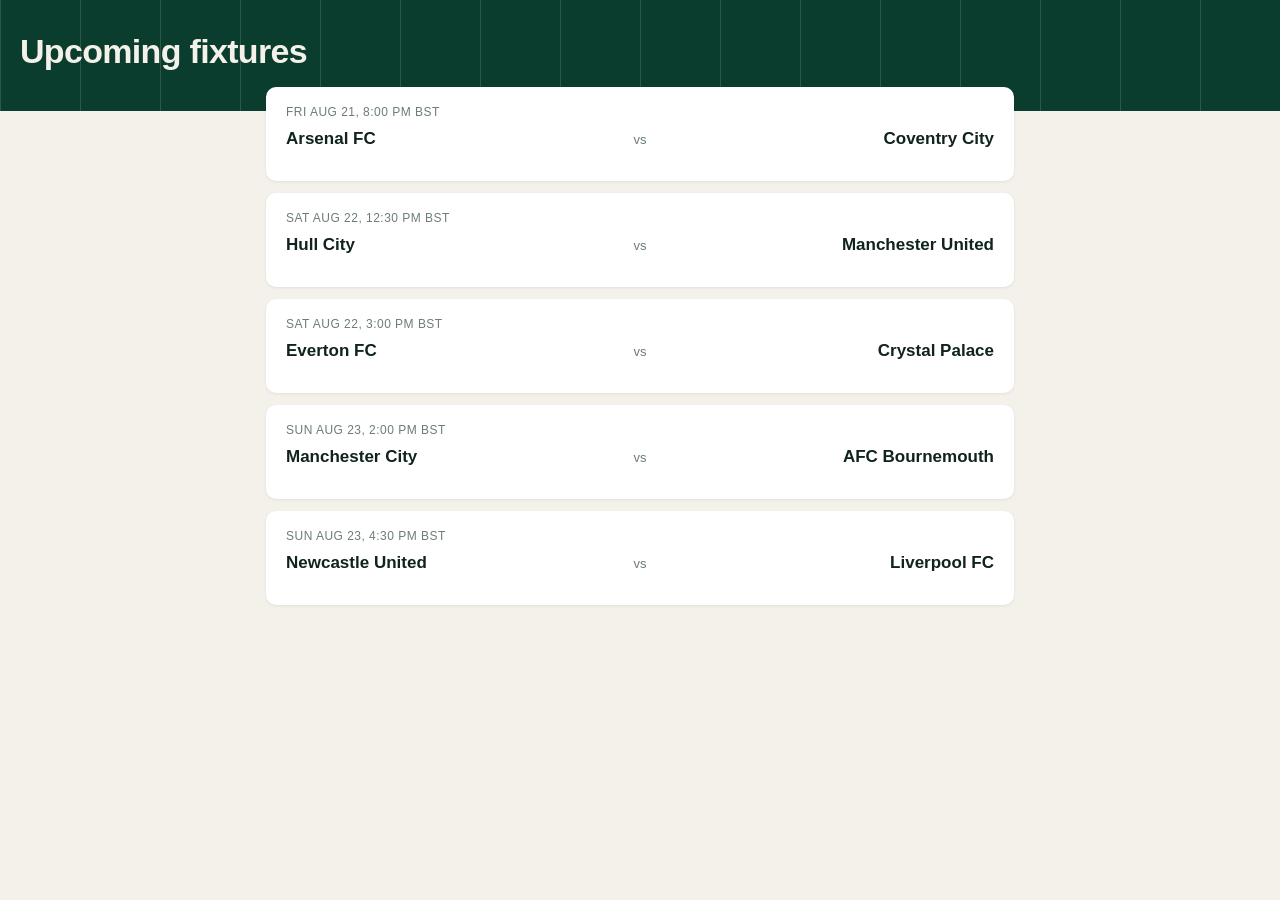
==== frontend/index.html @ 6e92bff7 "Add fixture display to frontend" ====
<!DOCTYPE html>
<html lang="en">
    <head>
        <meta charset="UTF-8">
        <meta name="viewport" content="width=device-width, initial-scale=1.0">
        <title>Football Analytics</title> 
        <link rel="stylesheet" href="style.css">
    </head>
    <body>
        <header>
            <h1>Upcoming fixtures</h1>
        </header>

        <main id="fixtures">
            
        </main>

        <script src="script.js"></script>

    </body>
</html>
---- frontend/style.css ----
:root {
  --pitch: #0b3d2e;
  --pitch-line: #ffffff22;
  --paper: #f3f1ea;
  --ink: #10231c;
  --accent: #ffb703;
  --muted: #6b7d74;
}

* { box-sizing: border-box; }

body {
  margin: 0;
  background: var(--paper);
  color: var(--ink);
  font-family: -apple-system, BlinkMacSystemFont, "Segoe UI", sans-serif;
}

header {
  background: var(--pitch);
  color: var(--paper);
  padding: 32px 20px 40px;
  background-image:
    repeating-linear-gradient(90deg, var(--pitch-line) 0 1px, transparent 1px 80px);
}

header h1 {
  margin: 0;
  font-size: clamp(24px, 4vw, 34px);
  letter-spacing: -0.02em;
}

header p {
  margin: 6px 0 0;
  color: #cfe8dc;
  font-size: 14px;
}

main {
  max-width: 780px;
  margin: -24px auto 60px;
  padding: 0 16px;
}

.match {
  background: white;
  border-radius: 10px;
  box-shadow: 0 1px 3px rgba(0,0,0,0.08);
  padding: 18px 20px;
  margin-bottom: 12px;
}

.match-time {
  font-size: 12px;
  color: var(--muted);
  text-transform: uppercase;
  letter-spacing: 0.04em;
  margin-bottom: 10px;
}

.teams {
  display: flex;
  justify-content: space-between;
  align-items: center;
  font-size: 17px;
  font-weight: 600;
  margin-bottom: 14px;
  position: relative;
}

.teams .vs {
  position: absolute;
  left: 50%;
  transform: translateX(-50%);
  color: var(--muted);
  font-weight: 400;
  font-size: 13px;
}

.probs {
  display: flex;
  height: 8px;
  border-radius: 4px;
  overflow: hidden;
  background: #eee;
}

.probs div:nth-child(1) { background: var(--accent); }
.probs div:nth-child(2) { background: var(--muted); }
.probs div:nth-child(3) { background: var(--pitch); }

.prob-labels {
  display: flex;
  justify-content: space-between;
  font-size: 11px;
  color: var(--muted);
  margin-top: 6px;
}

footer {
  max-width: 780px;
  margin: 0 auto 60px;
  padding: 0 16px;
  font-size: 13px;
  color: var(--muted);
  line-height: 1.6;
}

footer code {
  background: #ffffffaa;
  padding: 1px 5px;
  border-radius: 4px;
}
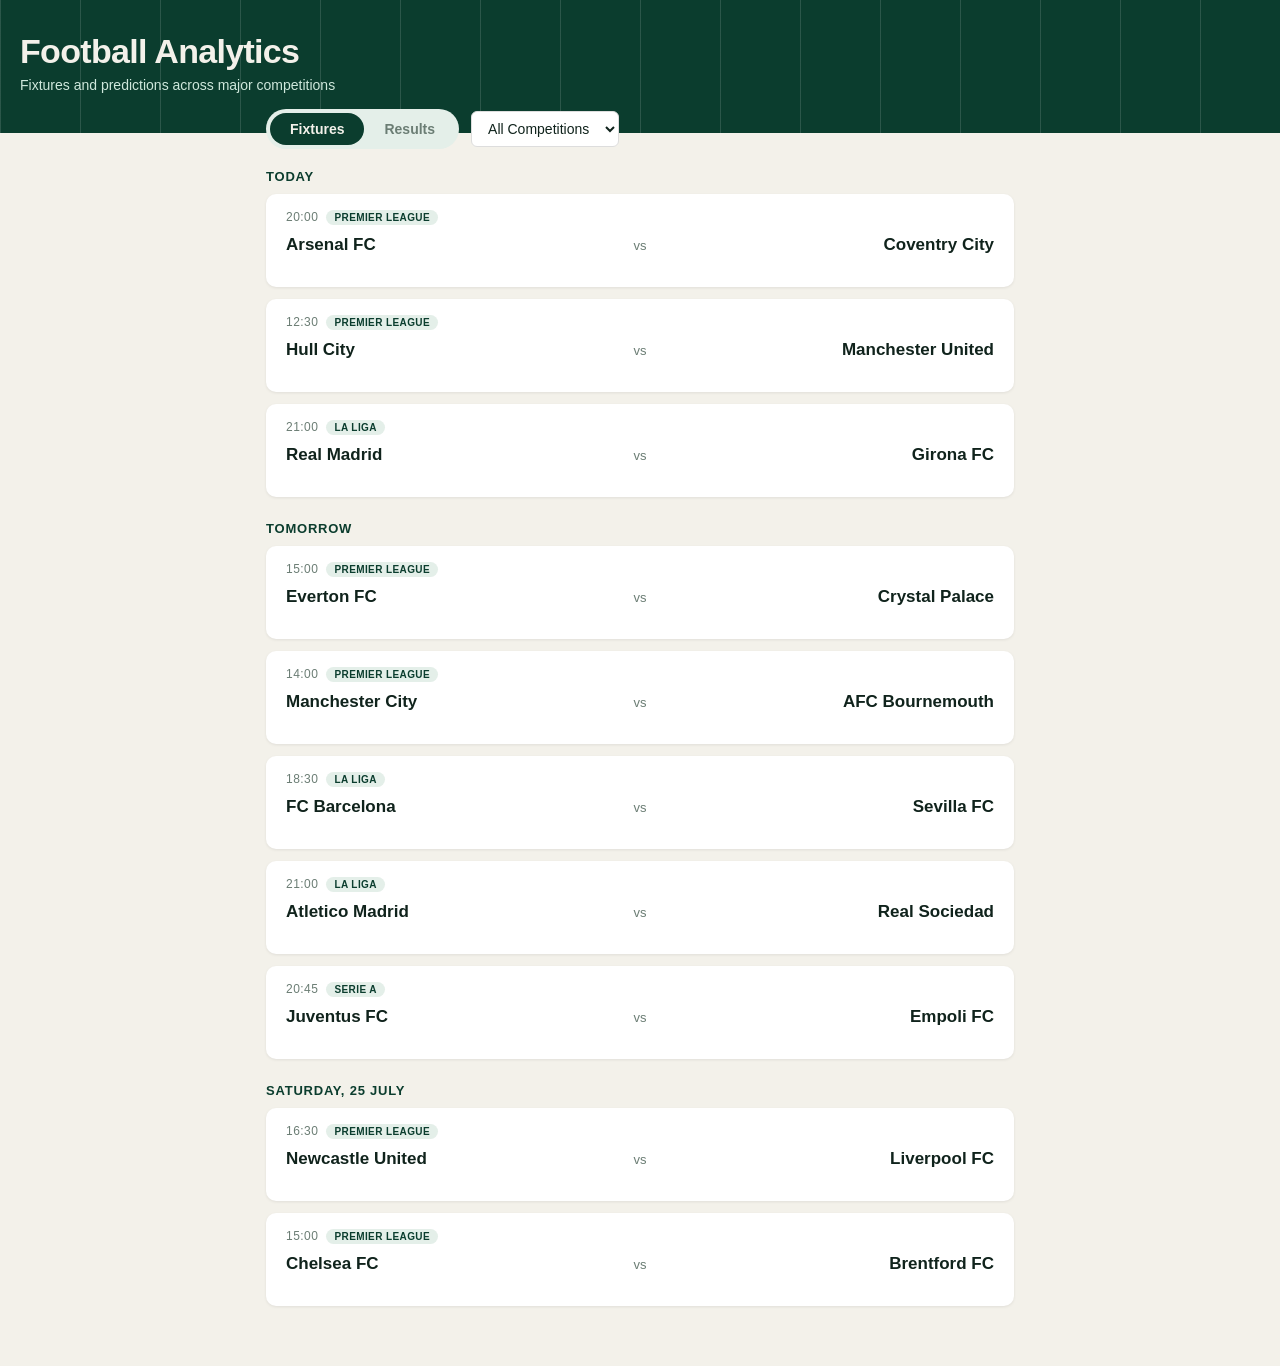
==== commit 8370c1bd: "Add league filtering and fixtures/results toggle" ====
--- a/frontend/index.html
+++ b/frontend/index.html
@@ -6,16 +6,29 @@
         <title>Football Analytics</title> 
         <link rel="stylesheet" href="style.css">
     </head>
+
     <body>
         <header>
-            <h1>Upcoming fixtures</h1>
+            <h1>Football Analytics</h1>
+            <p>Fixtures and predictions across major competitions</p>
         </header>
 
-        <main id="fixtures">
-            
-        </main>
+        <div class="controls">
+            <div class="view-toggle">
+                <button class="toggle-btn active" data-view="fixtures">Fixtures</button>
+                <button class="toggle-btn" data-view="results">Results</button>
+            </div>
+
+            <select id="competition-select">
+                <option value="all">All Competitions</option>
+                <option value="Premier League">Premier League</option>
+                <option value="La Liga">La Liga</option>
+                <option value="Serie A">Serie A</option>
+            </select>
+        </div>
+         
+        <main id="fixtures"></main>
 
         <script src="script.js"></script>
-
     </body>
 </html>
--- a/frontend/style.css
+++ b/frontend/style.css
@@ -36,9 +36,19 @@
   font-size: 14px;
 }
 
+.controls {
+    max-width: 780px;
+    margin: -24px auto 20px;
+    padding: 0 16px;
+    display: flex;
+    flex-wrap: wrap;
+    align-items: center;
+    gap: 12px;
+}
+
 main {
   max-width: 780px;
-  margin: -24px auto 60px;
+  margin: 16px auto 60px;
   padding: 0 16px;
 }
 
@@ -58,15 +68,37 @@
   margin-bottom: 10px;
 }
 
+.competition-tag {
+    display: inline-block;
+    font-size: 10px;
+    font-weight: 700;
+    text-transform: uppercase;
+    letter-spacing: 0.04em;
+    color: var(--pitch);
+    background: #e4efe9;
+    padding: 2px 8px;
+    border-radius: 999px;
+    margin-left: 8px;
+}
+
+.match-details-div {
+  margin-top: -5px;
+  margin-bottom: 5px;
+}
+
 .teams {
   display: flex;
   justify-content: space-between;
   align-items: center;
   font-size: 17px;
   font-weight: 600;
+  margin-top: 10px;
   margin-bottom: 14px;
   position: relative;
 }
+
+.teams .home { text-align: left; display: flex; align-items: center; gap: 8px; }
+.teams .away { text-align: right; display: flex; align-items: center; justify-content: flex-end; gap: 8px; }
 
 .teams .vs {
   position: absolute;
@@ -75,6 +107,19 @@
   color: var(--muted);
   font-weight: 400;
   font-size: 13px;
+}
+
+.date-heading {
+    font-size: 13px;
+    font-weight: 700;
+    text-transform: uppercase;
+    letter-spacing: 0.06em;
+    color: var(--pitch);
+    margin: 24px 0 10px;
+}
+
+.date-heading:first-child {
+    margin-top: 8px;
 }
 
 .probs {
@@ -97,6 +142,38 @@
   margin-top: 6px;
 }
 
+.view-toggle {
+    display: inline-flex;
+    background: #e4efe9;
+    border-radius: 999px;
+    padding: 4px;
+}
+
+.toggle-btn {
+    border: none;
+    background: transparent;
+    padding: 8px 20px;
+    font-size: 14px;
+    font-weight: 600;
+    color: var(--muted);
+    border-radius: 999px;
+    cursor: pointer;
+}
+
+.toggle-btn.active {
+    background: var(--pitch);
+    color: var(--paper);
+}
+
+#competition-select {
+    padding: 8px 12px;
+    font-size: 14px;
+    border: 1px solid #ddd;
+    border-radius: 6px;
+    background: white;
+    color: var(--ink);
+}
+
 footer {
   max-width: 780px;
   margin: 0 auto 60px;
@@ -110,4 +187,4 @@
   background: #ffffffaa;
   padding: 1px 5px;
   border-radius: 4px;
-}+}
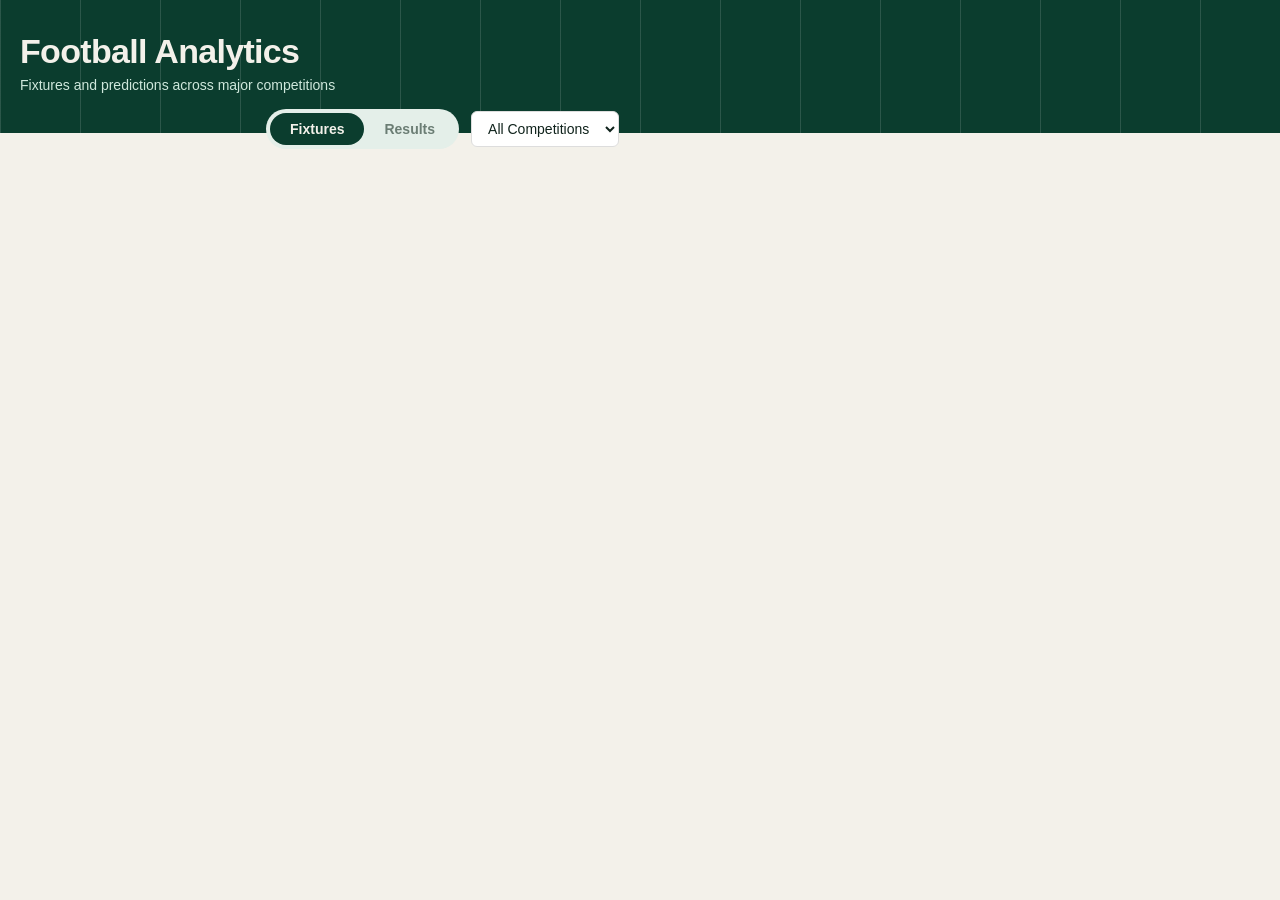
==== commit 5a540e7c: "add separate fixture and result rendering with pagination" ====
--- a/frontend/index.html
+++ b/frontend/index.html
@@ -27,7 +27,12 @@
             </select>
         </div>
          
-        <main id="fixtures"></main>
+        <main id="matches"></main>
+        
+        <div id="show-more-container" class="controls" style="display: none;">
+            <button id="show-more">Show More</button>
+            <p id="no-more-matches"></p>
+        </div>
 
         <script src="script.js"></script>
     </body>
--- a/frontend/style.css
+++ b/frontend/style.css
@@ -5,6 +5,9 @@
   --ink: #10231c;
   --accent: #ffb703;
   --muted: #6b7d74;
+  --win: #1f7a4d;
+  --loss: #b23a3a;
+  --draw: #8a8a70;
 }
 
 * { box-sizing: border-box; }
@@ -109,6 +112,29 @@
   font-size: 13px;
 }
 
+.teams .score {
+  position: absolute;
+  left: 50%;
+  transform: translateX(-50%);
+  color: var(--ink);
+  font-weight: 700;
+  font-size: 16px;
+}
+
+.result-tag {
+    display: inline-block;
+    font-size: 11px;
+    font-weight: 700;
+    text-transform: uppercase;
+    padding: 3px 10px;
+    border-radius: 999px;
+    color: white;
+}
+
+.result-tag.win { background: var(--win); }
+.result-tag.loss { background: var(--loss); }
+.result-tag.draw { background: var(--draw); }
+
 .date-heading {
     font-size: 13px;
     font-weight: 700;
@@ -174,6 +200,39 @@
     color: var(--ink);
 }
 
+#show-more-container {
+    display: none;
+}
+
+#show-more {
+    display: block;
+    margin: 16px auto 20px;
+    padding: 10px 24px;
+    font-size: 14px;
+    font-weight: 600;
+    color: var(--paper);
+    background: var(--pitch);
+    border: none;
+    border-radius: 6px;
+    cursor: pointer;
+}
+
+#show-more:hover {
+    opacity: 0.85;
+}
+
+#show-more.hidden {
+    display: none;
+}
+
+#no-more-matches {
+    text-align: center;
+    color: var(--muted);
+    font-size: 13px;
+    margin: 16px 0 0;
+    display: none;
+}
+
 footer {
   max-width: 780px;
   margin: 0 auto 60px;
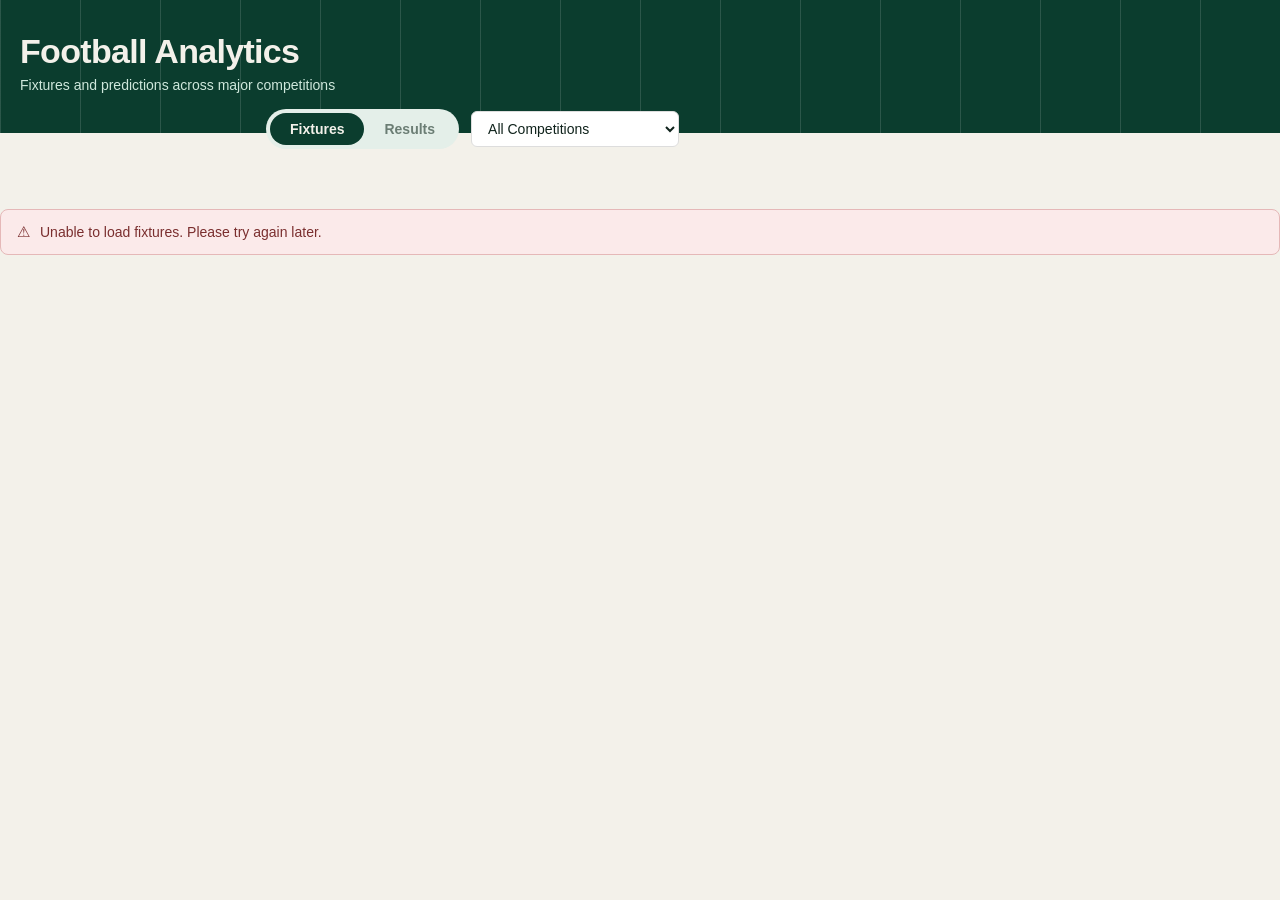
==== commit 4b10465e: "feat: add competition filtering and loading/error states" ====
--- a/frontend/index.html
+++ b/frontend/index.html
@@ -19,15 +19,13 @@
                 <button class="toggle-btn" data-view="results">Results</button>
             </div>
 
-            <select id="competition-select">
-                <option value="all">All Competitions</option>
-                <option value="Premier League">Premier League</option>
-                <option value="La Liga">La Liga</option>
-                <option value="Serie A">Serie A</option>
-            </select>
+            <select id="competition-select"></select>
         </div>
-         
+
         <main id="matches"></main>
+
+        <div id="loading" class="loading">Loading...</div>
+        <div id="error-message"></div>
         
         <div id="show-more-container" class="controls" style="display: none;">
             <button id="show-more">Show More</button>
--- a/frontend/style.css
+++ b/frontend/style.css
@@ -233,6 +233,58 @@
     display: none;
 }
 
+.loading {
+    display: flex;
+    align-items: center;
+    justify-content: center;
+    gap: 10px;
+    padding-top: 32px;
+    padding-bottom: 90px;
+    color: var(--muted);
+    font-size: 14px;
+}
+
+.loading::before {
+    content: "";
+    width: 16px;
+    height: 16px;
+    border: 2px solid #d8d4c8;
+    border-top-color: var(--pitch);
+    border-radius: 50%;
+    animation: spin 0.7s linear infinite;
+}
+
+@keyframes spin {
+    to { transform: rotate(360deg); }
+}
+
+.loading.hidden {
+    display: none;
+}
+
+#error-message {
+    display: flex;
+    align-items: flex-start;
+    gap: 10px;
+    background: #fbeaea;
+    border: 1px solid #e5b8b8;
+    color: #7a2e2e;
+    font-size: 14px;
+    padding: 14px 16px;
+    border-radius: 8px;
+    margin: 16px 0;
+}
+
+#error-message::before {
+    content: "⚠";
+    font-size: 15px;
+    line-height: 1;
+}
+
+#error-message.hidden {
+    display: none;
+}
+
 footer {
   max-width: 780px;
   margin: 0 auto 60px;
